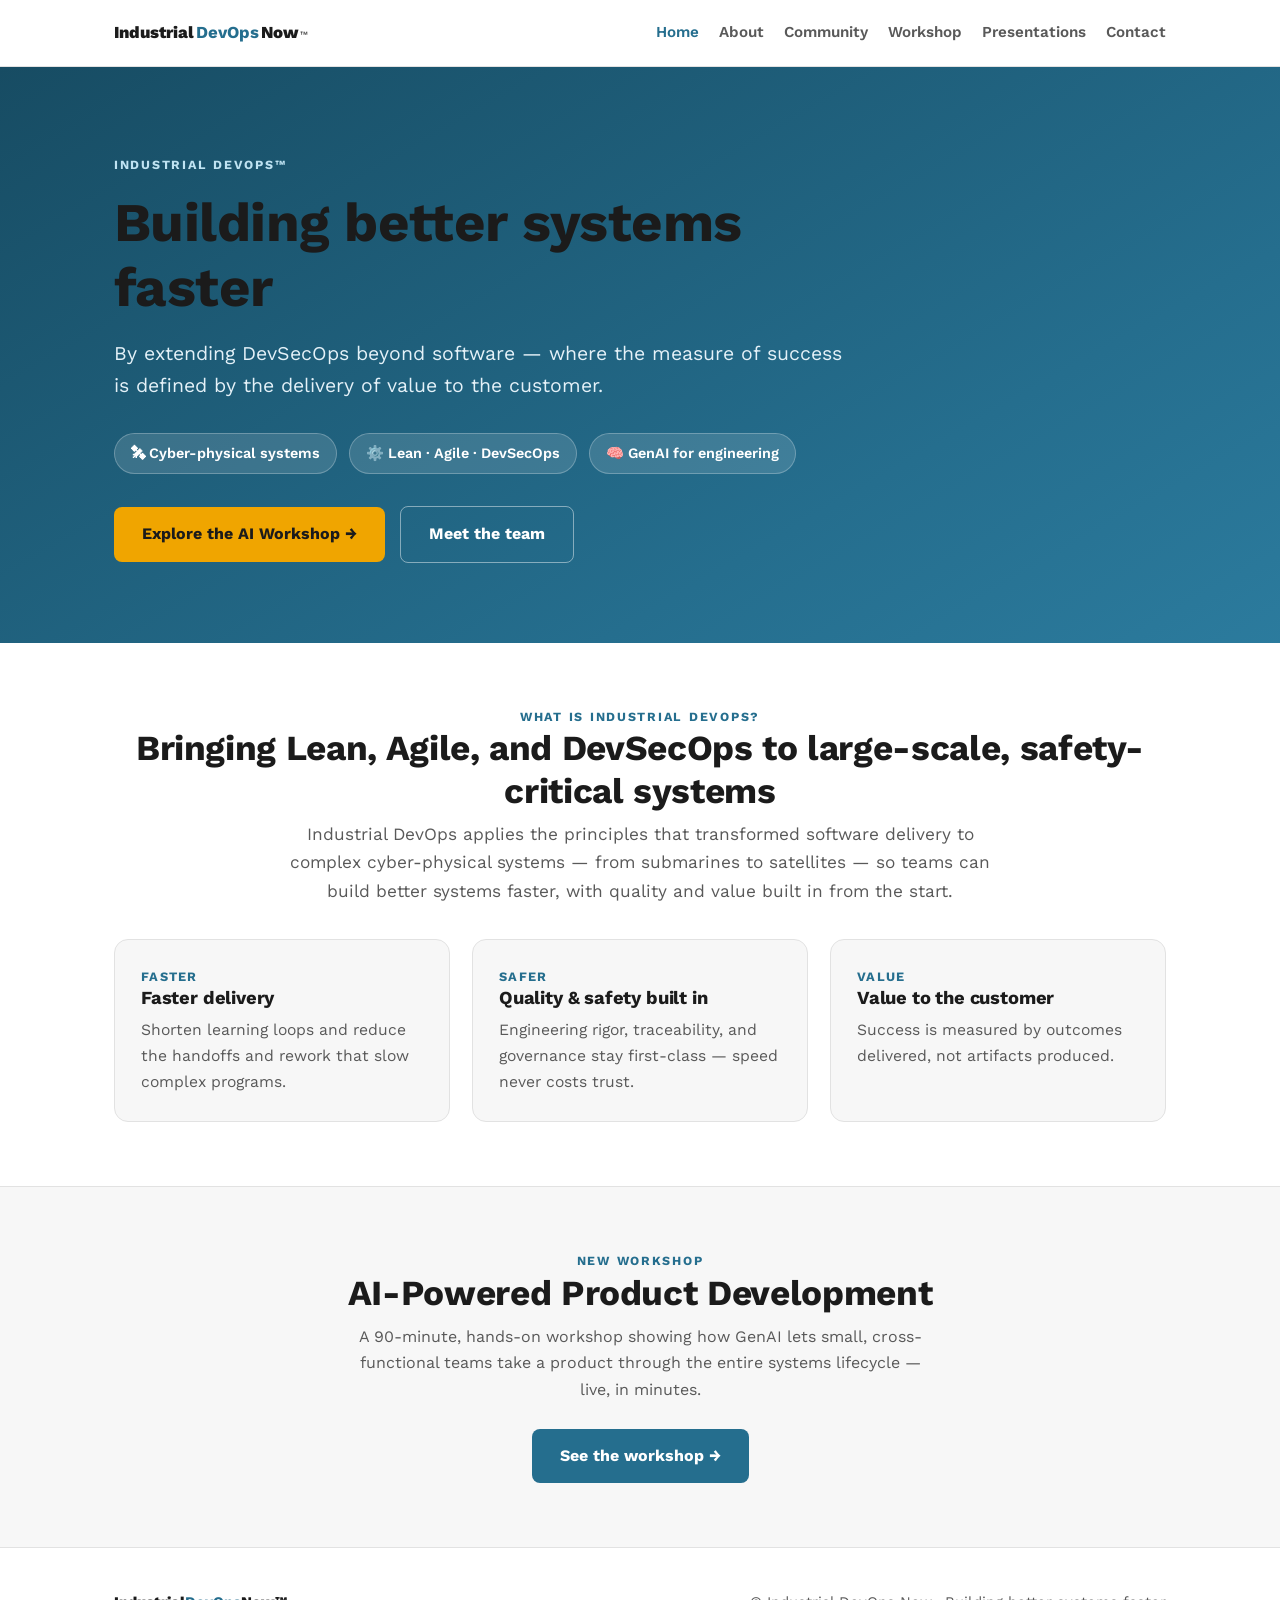
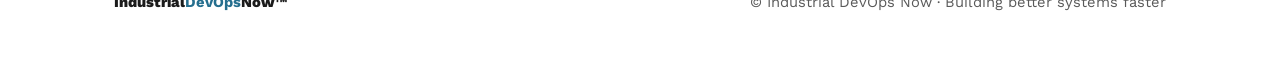
==== index.html @ f5f3d312 "Build Industrial DevOps Now website as static HTML/CSS Rebuild the site as builder-free static pages" ====
<!DOCTYPE html>
<html lang="en">
<head>
<meta charset="UTF-8">
<meta name="viewport" content="width=device-width, initial-scale=1.0">
<title>Industrial DevOps Now — Building Better Systems Faster</title>
<meta name="description" content="Industrial DevOps™ — building better systems faster by extending DevSecOps beyond software. Where the measure of success is the delivery of value to the customer.">
<link rel="preconnect" href="https://fonts.googleapis.com">
<link rel="preconnect" href="https://fonts.gstatic.com" crossorigin>
<link href="https://fonts.googleapis.com/css2?family=Work+Sans:wght@400;500;600;700;800&display=swap" rel="stylesheet">
<link rel="stylesheet" href="assets/style.css">
</head>
<body>

<header class="nav">
  <div class="wrap">
    <a class="brand" href="index.html">Industrial<b>DevOps</b>Now<span class="tm">™</span></a>
    <button class="menu-btn" aria-label="Menu" onclick="document.getElementById('m').classList.toggle('open')">☰</button>
    <nav id="m">
      <a href="index.html" class="active">Home</a>
      <a href="about.html">About</a>
      <a href="community.html">Community</a>
      <a href="workshop.html">Workshop</a>
      <a href="presentations.html">Presentations</a>
      <a href="contact.html">Contact</a>
    </nav>
  </div>
</header>

<div class="hero">
  <div class="wrap">
    <div class="eyebrow">Industrial DevOps™</div>
    <h1>Building better systems faster</h1>
    <p class="lead">By extending DevSecOps beyond software — where the measure of success is
      defined by the delivery of value to the customer.</p>
    <div class="meta-row">
      <div class="chip">🛰 Cyber-physical systems</div>
      <div class="chip">⚙️ Lean · Agile · DevSecOps</div>
      <div class="chip">🧠 GenAI for engineering</div>
    </div>
    <a class="btn" href="workshop.html">Explore the AI Workshop →</a>
    <a class="btn ghost" href="about.html">Meet the team</a>
  </div>
</div>

<section>
  <div class="wrap center">
    <div class="eyebrow">What is Industrial DevOps?</div>
    <h2>Bringing Lean, Agile, and DevSecOps to large-scale, safety-critical systems</h2>
    <p class="sub">Industrial DevOps applies the principles that transformed software delivery to
      complex cyber-physical systems — from submarines to satellites — so teams can build better
      systems faster, with quality and value built in from the start.</p>
    <div class="grid cols-3" style="text-align:left">
      <div class="card"><div class="num">FASTER</div><h3>Faster delivery</h3>
        <p>Shorten learning loops and reduce the handoffs and rework that slow complex programs.</p></div>
      <div class="card"><div class="num">SAFER</div><h3>Quality &amp; safety built in</h3>
        <p>Engineering rigor, traceability, and governance stay first-class — speed never costs trust.</p></div>
      <div class="card"><div class="num">VALUE</div><h3>Value to the customer</h3>
        <p>Success is measured by outcomes delivered, not artifacts produced.</p></div>
    </div>
  </div>
</section>

<section class="cta">
  <div class="wrap">
    <div class="eyebrow">New Workshop</div>
    <h2>AI-Powered Product Development</h2>
    <p>A 90-minute, hands-on workshop showing how GenAI lets small, cross-functional teams take a
      product through the entire systems lifecycle — live, in minutes.</p>
    <a class="btn teal" href="workshop.html">See the workshop →</a>
  </div>
</section>

<footer>
  <div class="wrap">
    <div class="foot-brand">Industrial<b>DevOps</b>Now™</div>
    <div>© Industrial DevOps Now · Building better systems faster</div>
  </div>
</footer>

</body>
</html>
---- assets/style.css ----
/* Industrial DevOps Now — shared styles
   Brand: teal #256e8e (dark #174c63, light #3288ad), ink #1b1b1b, font Work Sans */
:root{
  --teal:#256e8e; --teal-dark:#174c63; --teal-light:#3288ad;
  --ink:#1b1b1b; --ink-soft:#595959; --line:#e2e2e2; --panel:#f7f7f7;
  --bg:#ffffff; --gold:#f0a500; --maxw:1100px;
}
*{box-sizing:border-box;margin:0;padding:0}
html{scroll-behavior:smooth}
body{font-family:'Work Sans',Helvetica,Arial,sans-serif;color:var(--ink);
  line-height:1.65;background:var(--bg);-webkit-font-smoothing:antialiased}
h1,h2,h3,h4{line-height:1.2;font-weight:700;letter-spacing:-.01em;color:var(--ink)}
a{color:var(--teal);text-decoration:none}
a:hover{text-decoration:underline}
img{max-width:100%;display:block}
.wrap{max-width:var(--maxw);margin:0 auto;padding:0 24px}
.eyebrow{text-transform:uppercase;letter-spacing:.14em;font-size:.78rem;font-weight:700;color:var(--teal)}

/* ---------- Header / nav ---------- */
header.nav{position:sticky;top:0;background:rgba(255,255,255,.95);backdrop-filter:blur(8px);
  border-bottom:1px solid var(--line);z-index:20}
.nav .wrap{display:flex;align-items:center;justify-content:space-between;height:66px}
.brand{display:flex;align-items:baseline;gap:2px;font-weight:800;color:var(--ink);font-size:1.05rem}
.brand b{color:var(--teal)}
.brand .tm{font-size:.6rem;color:var(--ink-soft);font-weight:600}
.nav nav{display:flex;flex-wrap:wrap}
.nav nav a{margin-left:20px;color:var(--ink-soft);font-size:.95rem;font-weight:600}
.nav nav a:hover,.nav nav a.active{color:var(--teal);text-decoration:none}
.nav .menu-btn{display:none;background:none;border:0;font-size:1.5rem;color:var(--ink);cursor:pointer}
@media(max-width:780px){
  .nav nav{display:none;position:absolute;top:66px;left:0;right:0;background:#fff;
    flex-direction:column;border-bottom:1px solid var(--line);padding:10px 24px}
  .nav nav.open{display:flex}
  .nav nav a{margin:8px 0}
  .nav .menu-btn{display:block}
}

/* ---------- Hero ---------- */
.hero{background:linear-gradient(150deg,var(--teal-dark) 0%,var(--teal) 70%,var(--teal-light) 130%);
  color:#fff;padding:88px 0 80px}
.hero .eyebrow{color:#bfe3f2}
.hero h1{font-size:clamp(2rem,5vw,3.4rem);margin:14px 0 18px;max-width:20ch}
.hero p.lead{font-size:1.22rem;color:#e4f1f8;max-width:62ch}
.hero.small{padding:60px 0 54px}
.hero.small h1{margin-bottom:8px}
.meta-row{display:flex;flex-wrap:wrap;gap:12px;margin:30px 0 32px}
.chip{background:rgba(255,255,255,.13);border:1px solid rgba(255,255,255,.25);
  padding:8px 16px;border-radius:999px;font-size:.9rem;font-weight:600}

/* ---------- Buttons ---------- */
.btn{display:inline-block;background:var(--gold);color:#1b1b1b;font-weight:700;
  padding:14px 28px;border-radius:8px;font-size:1rem;border:0;cursor:pointer}
.btn:hover{background:#ffb920;text-decoration:none}
.btn.ghost{background:transparent;border:1px solid rgba(255,255,255,.45);color:#fff;margin-left:10px}
.btn.teal{background:var(--teal);color:#fff}
.btn.teal:hover{background:var(--teal-dark)}

/* ---------- Sections ---------- */
section{padding:64px 0;border-bottom:1px solid var(--line)}
section h2{font-size:clamp(1.6rem,3.4vw,2.2rem);margin-bottom:8px}
section .sub{color:var(--ink-soft);font-size:1.08rem;max-width:66ch;margin-bottom:34px}
.center{text-align:center}
.center .sub{margin-left:auto;margin-right:auto}

/* ---------- Grids & cards ---------- */
.grid{display:grid;gap:22px}
.cols-3{grid-template-columns:repeat(3,1fr)}
.cols-2{grid-template-columns:repeat(2,1fr)}
@media(max-width:780px){.cols-3,.cols-2{grid-template-columns:1fr}}
.card{background:var(--panel);border:1px solid var(--line);border-radius:14px;padding:26px}
.card h3{font-size:1.15rem;margin-bottom:8px}
.card p{color:var(--ink-soft);font-size:.98rem}
.card .num{font-size:.8rem;font-weight:700;color:var(--teal);letter-spacing:.1em}

/* ---------- Bio ---------- */
.bio{display:grid;grid-template-columns:1fr;gap:14px}
.bio .role{color:var(--teal);font-weight:700;font-size:.95rem}

/* ---------- Lifecycle pills ---------- */
.lifecycle{display:flex;flex-wrap:wrap;gap:10px;margin-top:8px}
.lifecycle span{background:#fff;border:1px solid var(--line);border-radius:8px;
  padding:8px 14px;font-size:.9rem;font-weight:600;color:var(--ink)}
.lifecycle span::after{content:"→";margin-left:10px;color:var(--teal);font-weight:700}
.lifecycle span:last-child::after{content:""}

/* ---------- Agenda ---------- */
.agenda{list-style:none}
.agenda li{display:grid;grid-template-columns:120px 1fr;gap:20px;padding:18px 0;border-top:1px solid var(--line)}
.agenda li:first-child{border-top:none}
.agenda .time{font-weight:700;color:var(--teal)}
.agenda .what strong{display:block}
.agenda .what span{color:var(--ink-soft);font-size:.96rem}
@media(max-width:560px){.agenda li{grid-template-columns:84px 1fr;gap:12px}}

/* ---------- Events list ---------- */
.event{display:grid;grid-template-columns:120px 1fr;gap:22px;padding:22px 0;border-top:1px solid var(--line)}
.event:first-child{border-top:none}
.event .date{font-weight:700;color:var(--teal)}
.event .date small{display:block;color:var(--ink-soft);font-weight:500}
.event h3{font-size:1.12rem;margin-bottom:4px}
.event .place{color:var(--ink-soft);font-size:.95rem}
@media(max-width:560px){.event{grid-template-columns:1fr;gap:6px}}

/* ---------- Forms ---------- */
form.contact{max-width:560px}
form.contact label{display:block;font-weight:600;margin:16px 0 6px}
form.contact input,form.contact textarea{width:100%;padding:12px 14px;border:1px solid var(--line);
  border-radius:8px;font:inherit;color:var(--ink);background:#fff}
form.contact textarea{min-height:150px;resize:vertical}
form.contact .btn{margin-top:22px}

/* ---------- Resource / download ---------- */
.resource{display:flex;align-items:center;justify-content:space-between;gap:16px;
  background:var(--panel);border:1px solid var(--line);border-radius:12px;padding:20px 24px;margin-bottom:14px}
.resource .meta strong{display:block}
.resource .meta span{color:var(--ink-soft);font-size:.9rem}

/* ---------- CTA band ---------- */
.cta{background:var(--panel);text-align:center}
.cta h2{margin-bottom:10px}
.cta p{color:var(--ink-soft);max-width:58ch;margin:0 auto 26px}

/* ---------- Footer ---------- */
footer{padding:42px 0;color:var(--ink-soft);font-size:.92rem;background:#fff}
footer .wrap{display:flex;justify-content:space-between;flex-wrap:wrap;gap:14px;align-items:center}
footer a{color:var(--ink-soft)}
footer .foot-brand{font-weight:800;color:var(--ink)}
footer .foot-brand b{color:var(--teal)}
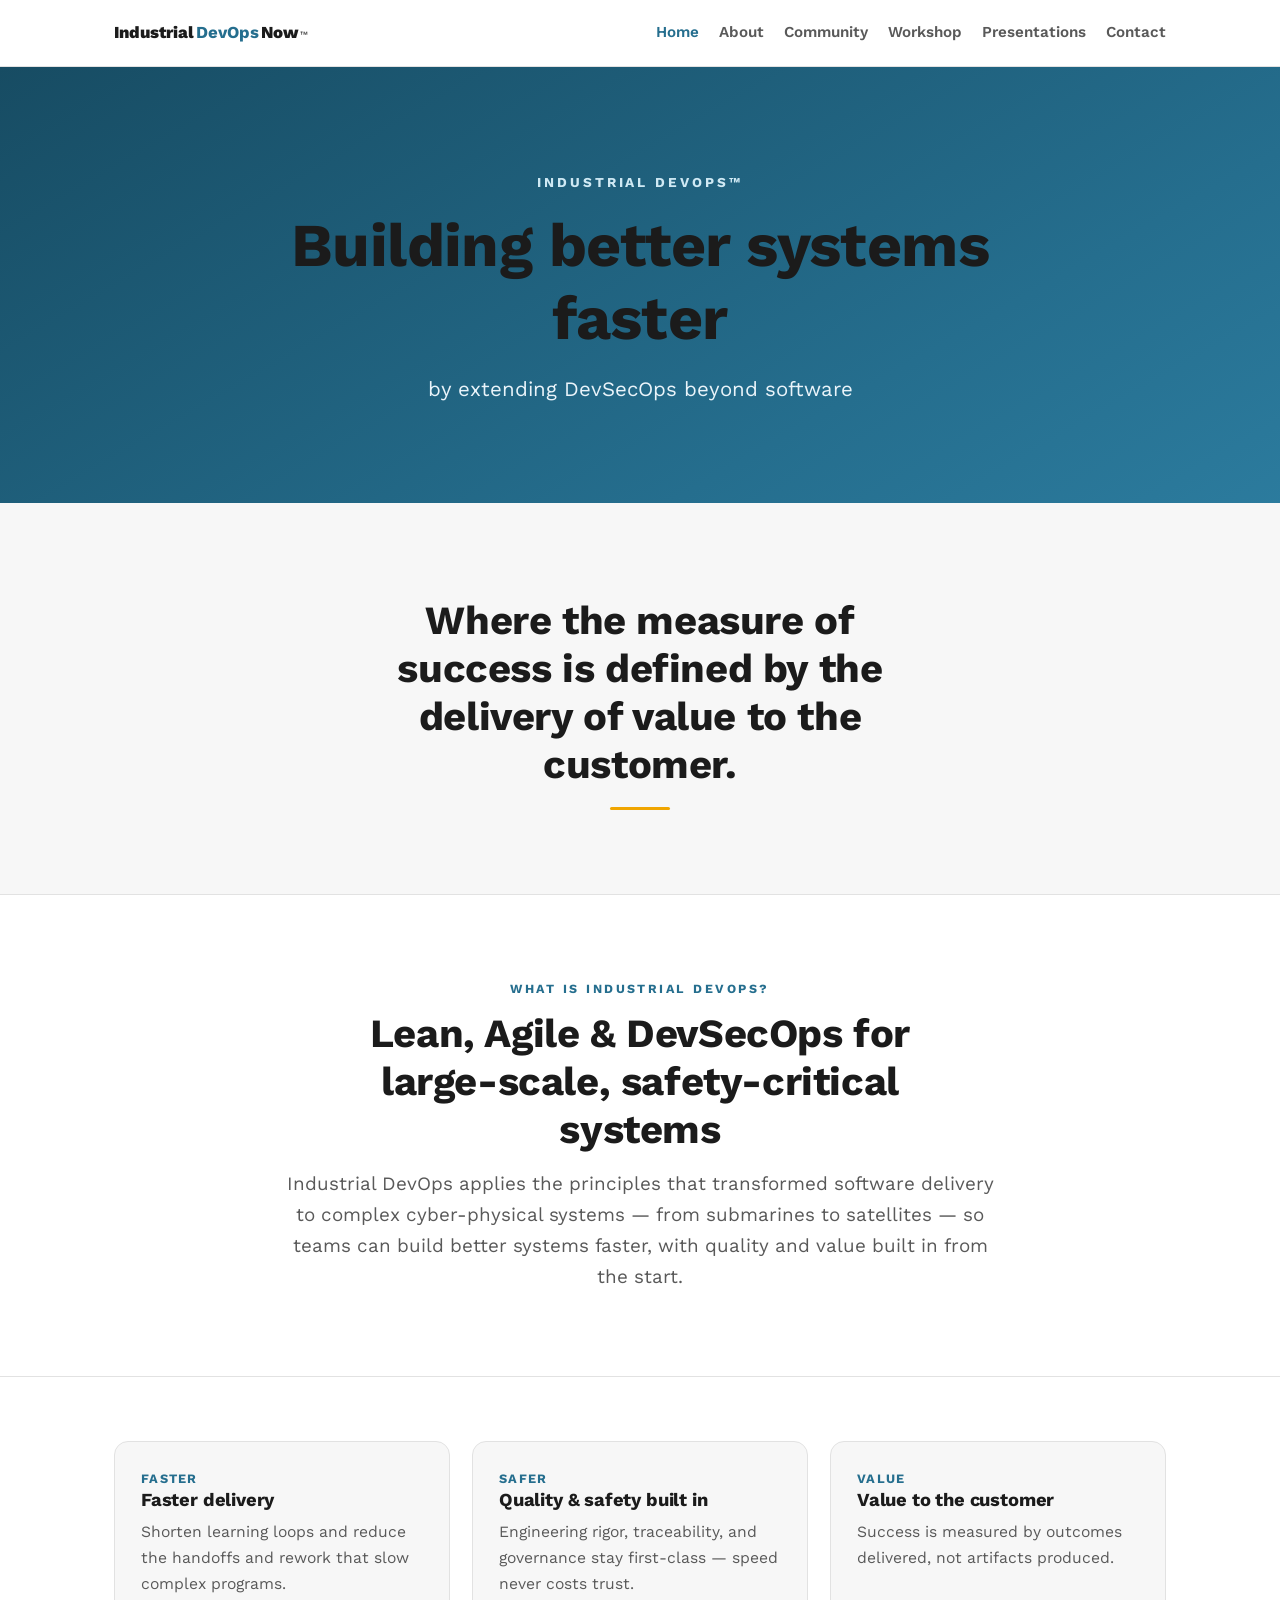
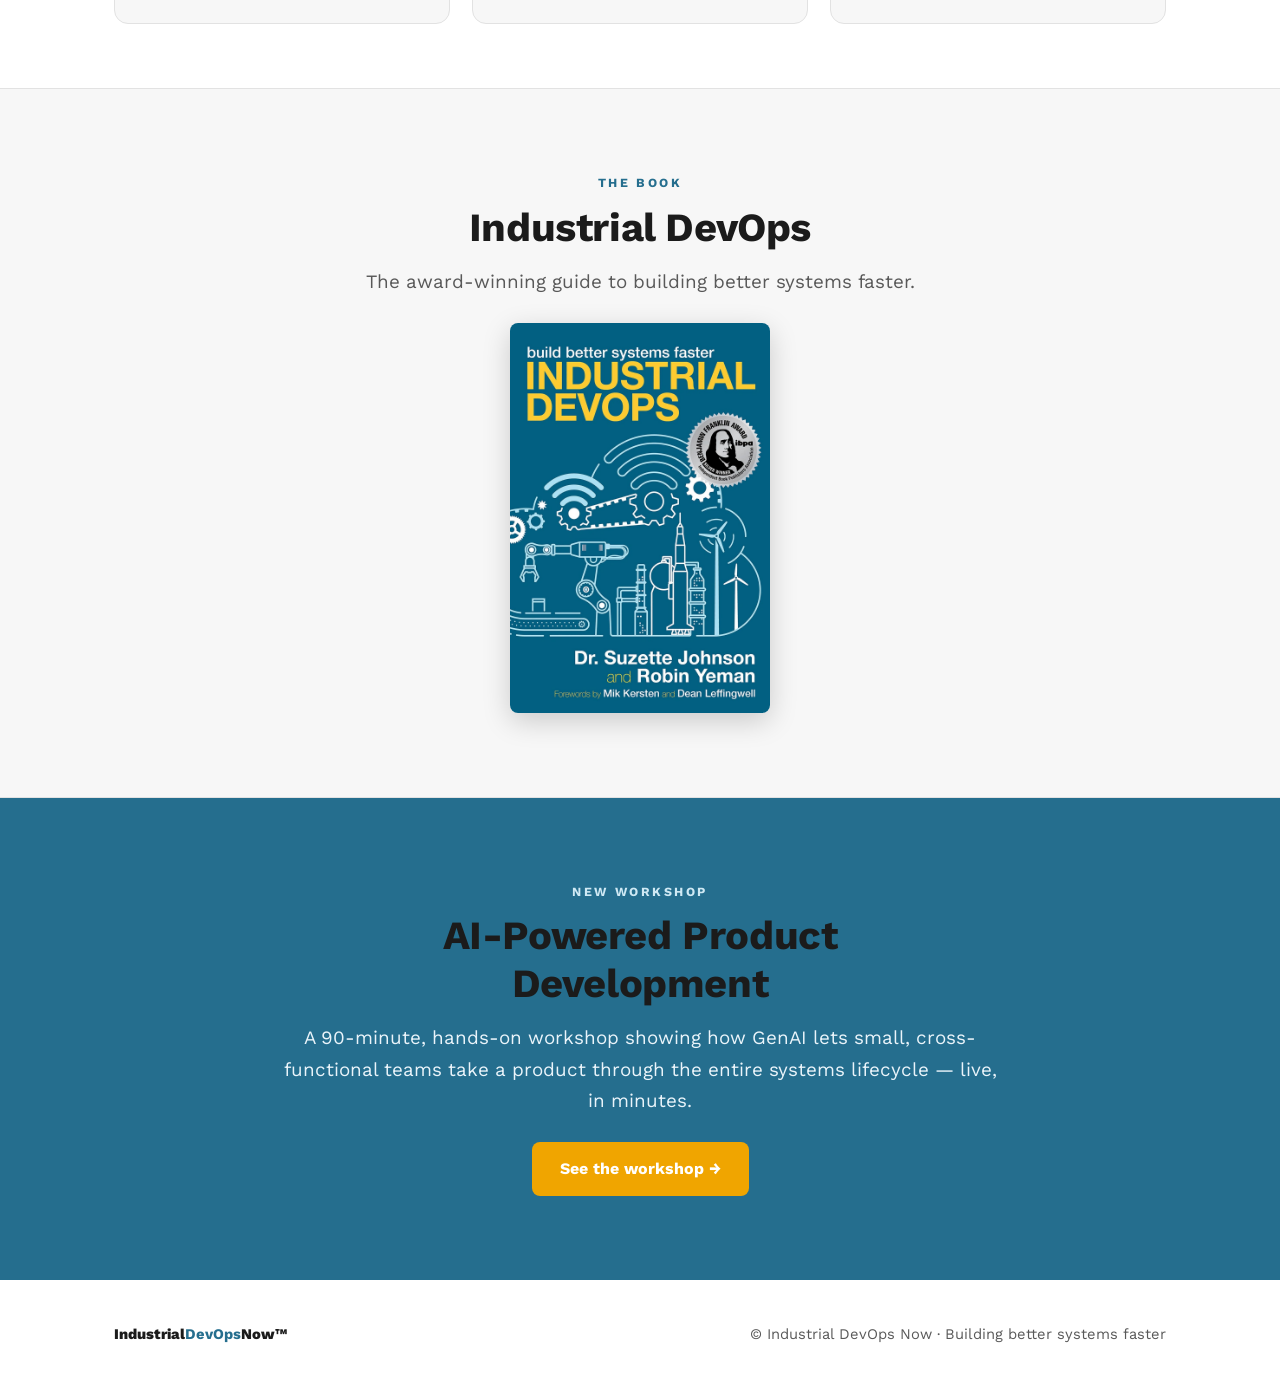
==== commit 9cb5170d: "Match original layout: centered hero + stacked full-width banner bands Co-Authored-By: Claude Opus 4" ====
--- a/index.html
+++ b/index.html
@@ -27,29 +27,35 @@
   </div>
 </header>
 
+<!-- Hero banner: centered, brand-color, like the original -->
 <div class="hero">
   <div class="wrap">
     <div class="eyebrow">Industrial DevOps™</div>
     <h1>Building better systems faster</h1>
-    <p class="lead">By extending DevSecOps beyond software — where the measure of success is
-      defined by the delivery of value to the customer.</p>
-    <div class="meta-row">
-      <div class="chip">🛰 Cyber-physical systems</div>
-      <div class="chip">⚙️ Lean · Agile · DevSecOps</div>
-      <div class="chip">🧠 GenAI for engineering</div>
-    </div>
-    <a class="btn" href="workshop.html">Explore the AI Workshop →</a>
-    <a class="btn ghost" href="about.html">Meet the team</a>
+    <p class="lead">by extending DevSecOps beyond software</p>
+  </div>
+</div>
+
+<!-- Stacked centered bands -->
+<div class="band light">
+  <div class="wrap">
+    <h2>Where the measure of success is defined by the delivery of value to the customer.</h2>
+    <div class="divider"></div>
+  </div>
+</div>
+
+<div class="band">
+  <div class="wrap">
+    <div class="eyebrow">What is Industrial DevOps?</div>
+    <h2>Lean, Agile &amp; DevSecOps for large-scale, safety-critical systems</h2>
+    <p>Industrial DevOps applies the principles that transformed software delivery to complex
+      cyber-physical systems — from submarines to satellites — so teams can build better systems
+      faster, with quality and value built in from the start.</p>
   </div>
 </div>
 
 <section>
   <div class="wrap center">
-    <div class="eyebrow">What is Industrial DevOps?</div>
-    <h2>Bringing Lean, Agile, and DevSecOps to large-scale, safety-critical systems</h2>
-    <p class="sub">Industrial DevOps applies the principles that transformed software delivery to
-      complex cyber-physical systems — from submarines to satellites — so teams can build better
-      systems faster, with quality and value built in from the start.</p>
     <div class="grid cols-3" style="text-align:left">
       <div class="card"><div class="num">FASTER</div><h3>Faster delivery</h3>
         <p>Shorten learning loops and reduce the handoffs and rework that slow complex programs.</p></div>
@@ -61,15 +67,27 @@
   </div>
 </section>
 
-<section class="cta">
+<!-- Book cover band -->
+<div class="band light">
+  <div class="wrap">
+    <div class="eyebrow">The Book</div>
+    <h2>Industrial DevOps</h2>
+    <p style="margin-bottom:26px">The award-winning guide to building better systems faster.</p>
+    <img src="assets/ido-cover.jpg" alt="Industrial DevOps book cover"
+      style="max-width:260px;margin:0 auto;border-radius:8px;box-shadow:0 8px 28px rgba(0,0,0,.18)">
+  </div>
+</div>
+
+<!-- Workshop CTA band -->
+<div class="band teal">
   <div class="wrap">
     <div class="eyebrow">New Workshop</div>
     <h2>AI-Powered Product Development</h2>
-    <p>A 90-minute, hands-on workshop showing how GenAI lets small, cross-functional teams take a
-      product through the entire systems lifecycle — live, in minutes.</p>
-    <a class="btn teal" href="workshop.html">See the workshop →</a>
+    <p style="margin-bottom:26px">A 90-minute, hands-on workshop showing how GenAI lets small,
+      cross-functional teams take a product through the entire systems lifecycle — live, in minutes.</p>
+    <a class="btn" href="workshop.html">See the workshop →</a>
   </div>
-</section>
+</div>
 
 <footer>
   <div class="wrap">
--- a/assets/style.css
+++ b/assets/style.css
@@ -35,17 +35,30 @@
   .nav .menu-btn{display:block}
 }
 
-/* ---------- Hero ---------- */
+/* ---------- Hero (centered banner, GoDaddy-style) ---------- */
 .hero{background:linear-gradient(150deg,var(--teal-dark) 0%,var(--teal) 70%,var(--teal-light) 130%);
-  color:#fff;padding:88px 0 80px}
-.hero .eyebrow{color:#bfe3f2}
-.hero h1{font-size:clamp(2rem,5vw,3.4rem);margin:14px 0 18px;max-width:20ch}
-.hero p.lead{font-size:1.22rem;color:#e4f1f8;max-width:62ch}
-.hero.small{padding:60px 0 54px}
-.hero.small h1{margin-bottom:8px}
-.meta-row{display:flex;flex-wrap:wrap;gap:12px;margin:30px 0 32px}
+  color:#fff;padding:104px 0 96px;text-align:center}
+.hero .eyebrow{color:#cfe9f4;letter-spacing:.22em;font-size:.85rem}
+.hero h1{font-size:clamp(2.2rem,5.6vw,3.8rem);margin:16px auto 18px;max-width:18ch}
+.hero p.lead{font-size:1.28rem;color:#eaf4fa;max-width:60ch;margin-left:auto;margin-right:auto}
+.hero.small{padding:78px 0 70px}
+.hero.small h1{margin-bottom:10px}
+.meta-row{display:flex;flex-wrap:wrap;gap:12px;margin:30px auto 32px;justify-content:center}
 .chip{background:rgba(255,255,255,.13);border:1px solid rgba(255,255,255,.25);
   padding:8px 16px;border-radius:999px;font-size:.9rem;font-weight:600}
+
+/* ---------- Full-width banner band (stacked, centered text) ---------- */
+.band{padding:84px 0;text-align:center;border-bottom:1px solid var(--line)}
+.band .eyebrow{letter-spacing:.2em}
+.band h2{font-size:clamp(1.7rem,3.8vw,2.5rem);margin:10px auto 14px;max-width:22ch}
+.band p{font-size:1.18rem;max-width:60ch;margin:0 auto;color:var(--ink-soft)}
+.band.teal{background:var(--teal);color:#fff;border-bottom:0}
+.band.teal .eyebrow{color:#cfe9f4}.band.teal p{color:#eaf4fa}
+.band.teal a{color:#fff}
+.band.dark{background:var(--teal-dark);color:#fff;border-bottom:0}
+.band.dark .eyebrow{color:#cfe9f4}.band.dark p{color:#eaf4fa}
+.band.light{background:var(--panel)}
+.band .divider{width:60px;height:3px;background:var(--gold);margin:18px auto 0;border-radius:3px}
 
 /* ---------- Buttons ---------- */
 .btn{display:inline-block;background:var(--gold);color:#1b1b1b;font-weight:700;
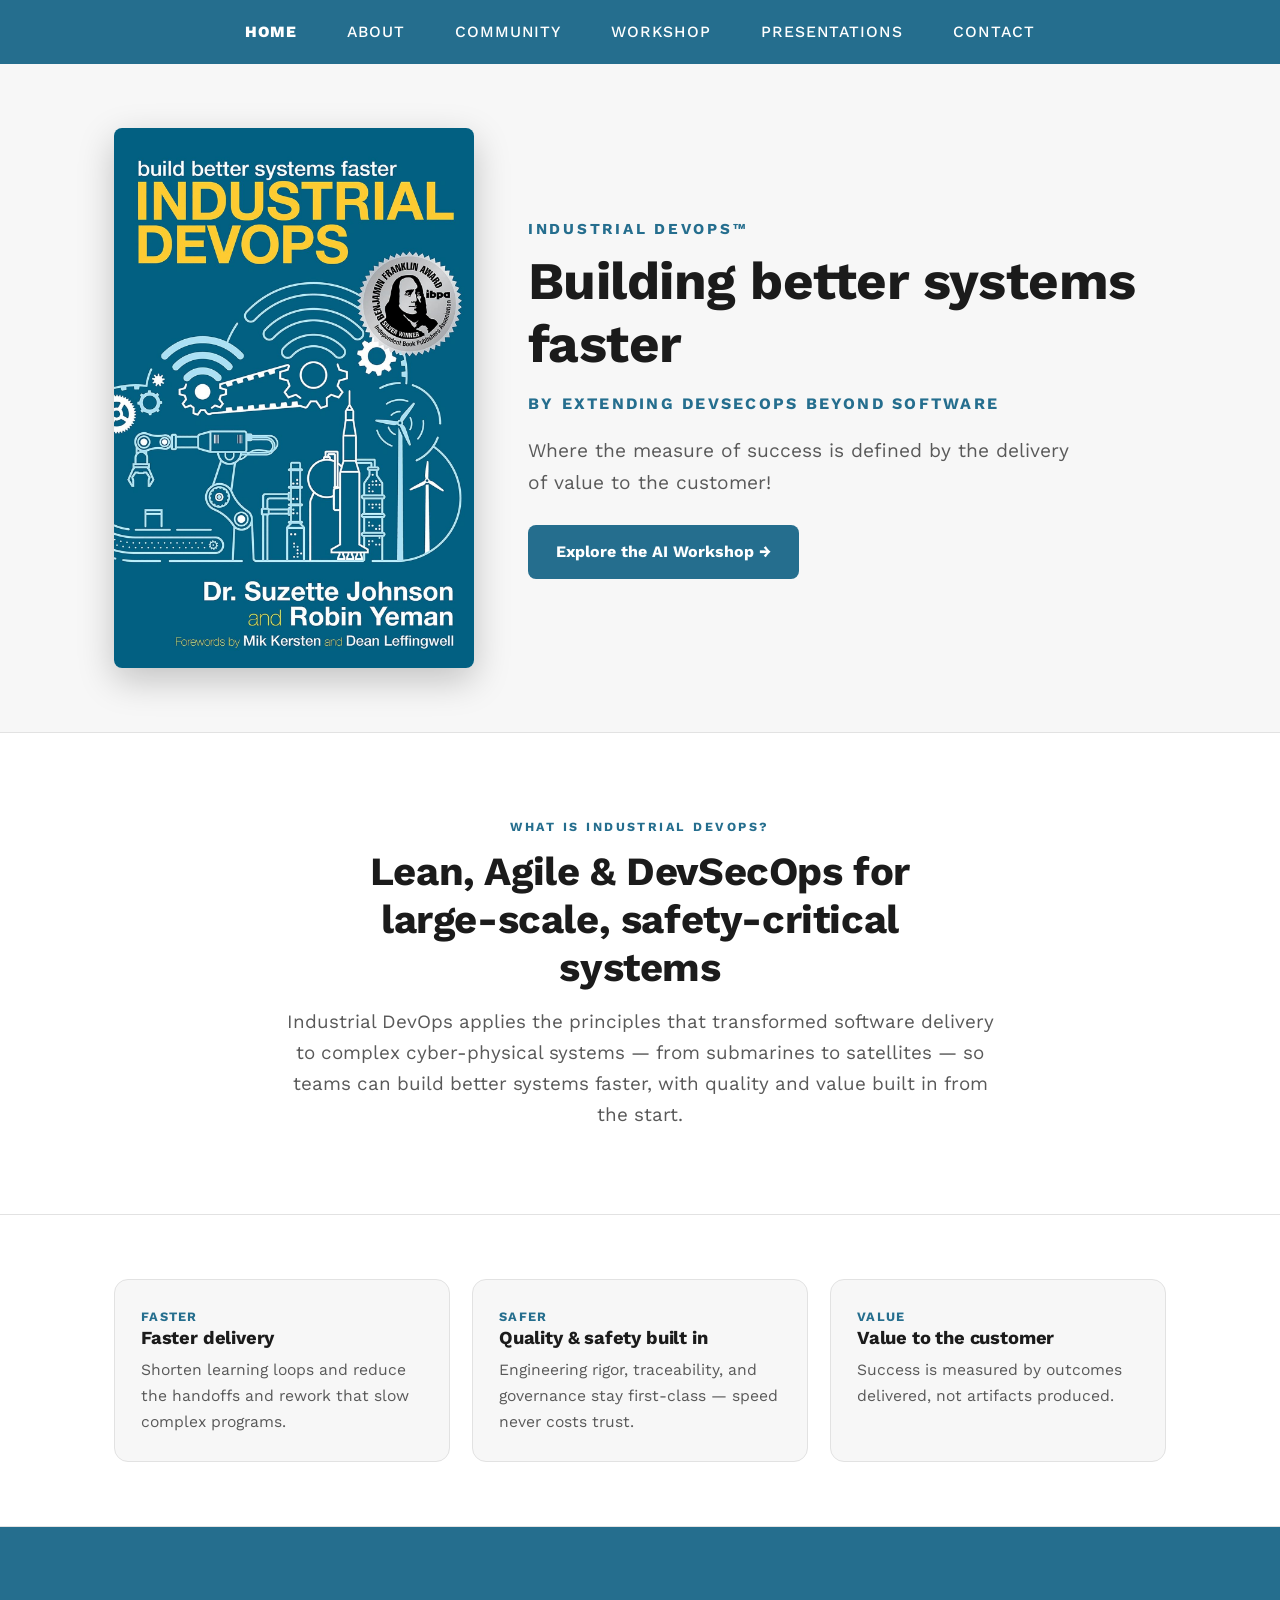
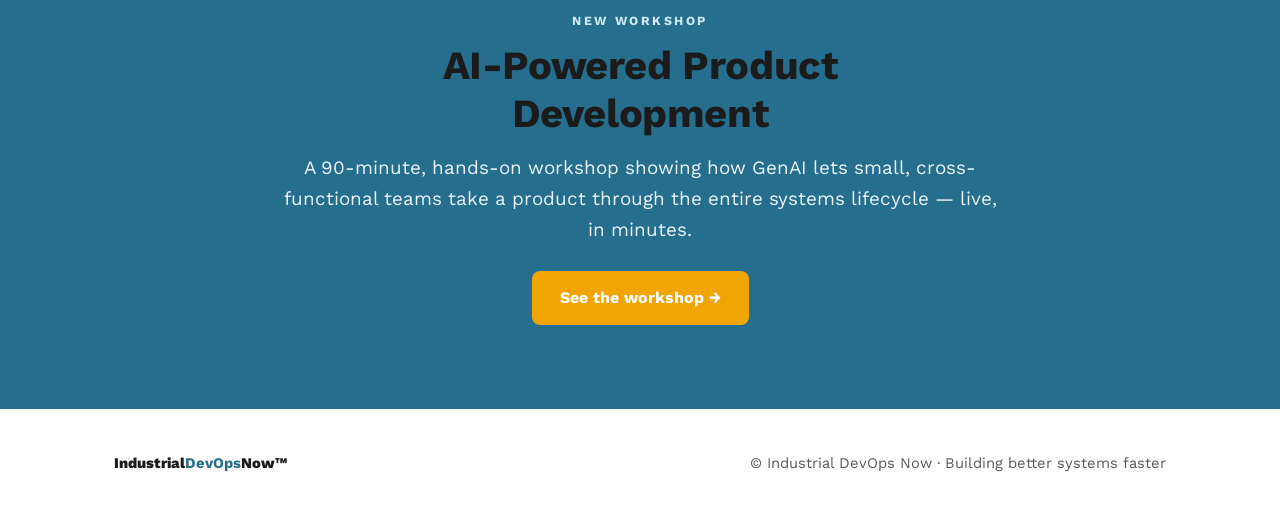
==== commit d16783b4: "Match original: teal centered navbar + split book-cover hero Co-Authored-By: Claude Opus 4.8 (1M con" ====
--- a/index.html
+++ b/index.html
@@ -27,23 +27,23 @@
   </div>
 </header>
 
-<!-- Hero banner: centered, brand-color, like the original -->
-<div class="hero">
+<!-- Split hero: book cover (left) + tagline (right), like the original -->
+<div class="split">
   <div class="wrap">
-    <div class="eyebrow">Industrial DevOps™</div>
-    <h1>Building better systems faster</h1>
-    <p class="lead">by extending DevSecOps beyond software</p>
+    <div class="cover">
+      <img src="assets/ido-cover.jpg" alt="Industrial DevOps — build better systems faster">
+    </div>
+    <div class="copy">
+      <div class="eyebrow">Industrial DevOps™</div>
+      <h1>Building better systems faster</h1>
+      <div class="tagsub">By extending DevSecOps beyond software</div>
+      <p>Where the measure of success is defined by the delivery of value to the customer!</p>
+      <a class="btn teal" href="workshop.html">Explore the AI Workshop →</a>
+    </div>
   </div>
 </div>
 
-<!-- Stacked centered bands -->
-<div class="band light">
-  <div class="wrap">
-    <h2>Where the measure of success is defined by the delivery of value to the customer.</h2>
-    <div class="divider"></div>
-  </div>
-</div>
-
+<!-- What is Industrial DevOps -->
 <div class="band">
   <div class="wrap">
     <div class="eyebrow">What is Industrial DevOps?</div>
@@ -67,17 +67,6 @@
   </div>
 </section>
 
-<!-- Book cover band -->
-<div class="band light">
-  <div class="wrap">
-    <div class="eyebrow">The Book</div>
-    <h2>Industrial DevOps</h2>
-    <p style="margin-bottom:26px">The award-winning guide to building better systems faster.</p>
-    <img src="assets/ido-cover.jpg" alt="Industrial DevOps book cover"
-      style="max-width:260px;margin:0 auto;border-radius:8px;box-shadow:0 8px 28px rgba(0,0,0,.18)">
-  </div>
-</div>
-
 <!-- Workshop CTA band -->
 <div class="band teal">
   <div class="wrap">
--- a/assets/style.css
+++ b/assets/style.css
@@ -16,22 +16,23 @@
 .wrap{max-width:var(--maxw);margin:0 auto;padding:0 24px}
 .eyebrow{text-transform:uppercase;letter-spacing:.14em;font-size:.78rem;font-weight:700;color:var(--teal)}
 
-/* ---------- Header / nav ---------- */
-header.nav{position:sticky;top:0;background:rgba(255,255,255,.95);backdrop-filter:blur(8px);
-  border-bottom:1px solid var(--line);z-index:20}
-.nav .wrap{display:flex;align-items:center;justify-content:space-between;height:66px}
-.brand{display:flex;align-items:baseline;gap:2px;font-weight:800;color:var(--ink);font-size:1.05rem}
-.brand b{color:var(--teal)}
-.brand .tm{font-size:.6rem;color:var(--ink-soft);font-weight:600}
-.nav nav{display:flex;flex-wrap:wrap}
-.nav nav a{margin-left:20px;color:var(--ink-soft);font-size:.95rem;font-weight:600}
-.nav nav a:hover,.nav nav a.active{color:var(--teal);text-decoration:none}
-.nav .menu-btn{display:none;background:none;border:0;font-size:1.5rem;color:var(--ink);cursor:pointer}
-@media(max-width:780px){
-  .nav nav{display:none;position:absolute;top:66px;left:0;right:0;background:#fff;
-    flex-direction:column;border-bottom:1px solid var(--line);padding:10px 24px}
+/* ---------- Header / nav (full-width teal band, centered white links) ---------- */
+header.nav{position:sticky;top:0;background:var(--teal);z-index:20}
+.nav .wrap{display:flex;align-items:center;justify-content:center;height:64px;position:relative}
+.brand{display:none}              /* original has no wordmark — centered links only */
+.nav nav{display:flex;flex-wrap:wrap;justify-content:center;gap:6px}
+.nav nav a{padding:0 22px;color:#fff;font-size:.98rem;font-weight:500;text-transform:uppercase;
+  letter-spacing:.06em}
+.nav nav a:hover{color:#fff;text-decoration:none;opacity:.85}
+.nav nav a.active{font-weight:800;text-decoration:none}
+.nav .menu-btn{display:none;background:none;border:0;font-size:1.6rem;color:#fff;cursor:pointer;
+  position:absolute;right:24px}
+@media(max-width:880px){
+  .nav .wrap{justify-content:flex-start}
+  .nav nav{display:none;position:absolute;top:64px;left:0;right:0;background:var(--teal);
+    flex-direction:column;align-items:center;padding:12px 24px;z-index:30}
   .nav nav.open{display:flex}
-  .nav nav a{margin:8px 0}
+  .nav nav a{margin:9px 0;padding:0}
   .nav .menu-btn{display:block}
 }
 
@@ -46,6 +47,21 @@
 .meta-row{display:flex;flex-wrap:wrap;gap:12px;margin:30px auto 32px;justify-content:center}
 .chip{background:rgba(255,255,255,.13);border:1px solid rgba(255,255,255,.25);
   padding:8px 16px;border-radius:999px;font-size:.9rem;font-weight:600}
+
+/* ---------- Split hero (book cover + tagline, like the original) ---------- */
+.split{background:var(--panel);border-bottom:1px solid var(--line);padding:64px 0}
+.split .wrap{display:grid;grid-template-columns:minmax(0,360px) 1fr;gap:54px;align-items:center}
+.split .cover img{border-radius:8px;box-shadow:0 12px 36px rgba(0,0,0,.22);width:100%}
+.split .copy .eyebrow{font-size:.95rem;letter-spacing:.18em}
+.split .copy h1{font-size:clamp(2.1rem,5vw,3.3rem);margin:8px 0 14px}
+.split .copy .tagsub{text-transform:uppercase;letter-spacing:.14em;font-weight:700;
+  color:var(--teal);font-size:1rem;margin-bottom:18px}
+.split .copy p{font-size:1.2rem;color:var(--ink-soft);max-width:46ch;margin-bottom:26px}
+@media(max-width:820px){
+  .split .wrap{grid-template-columns:1fr;gap:30px;text-align:center;justify-items:center}
+  .split .cover{max-width:280px}
+  .split .copy p{margin-left:auto;margin-right:auto}
+}
 
 /* ---------- Full-width banner band (stacked, centered text) ---------- */
 .band{padding:84px 0;text-align:center;border-bottom:1px solid var(--line)}
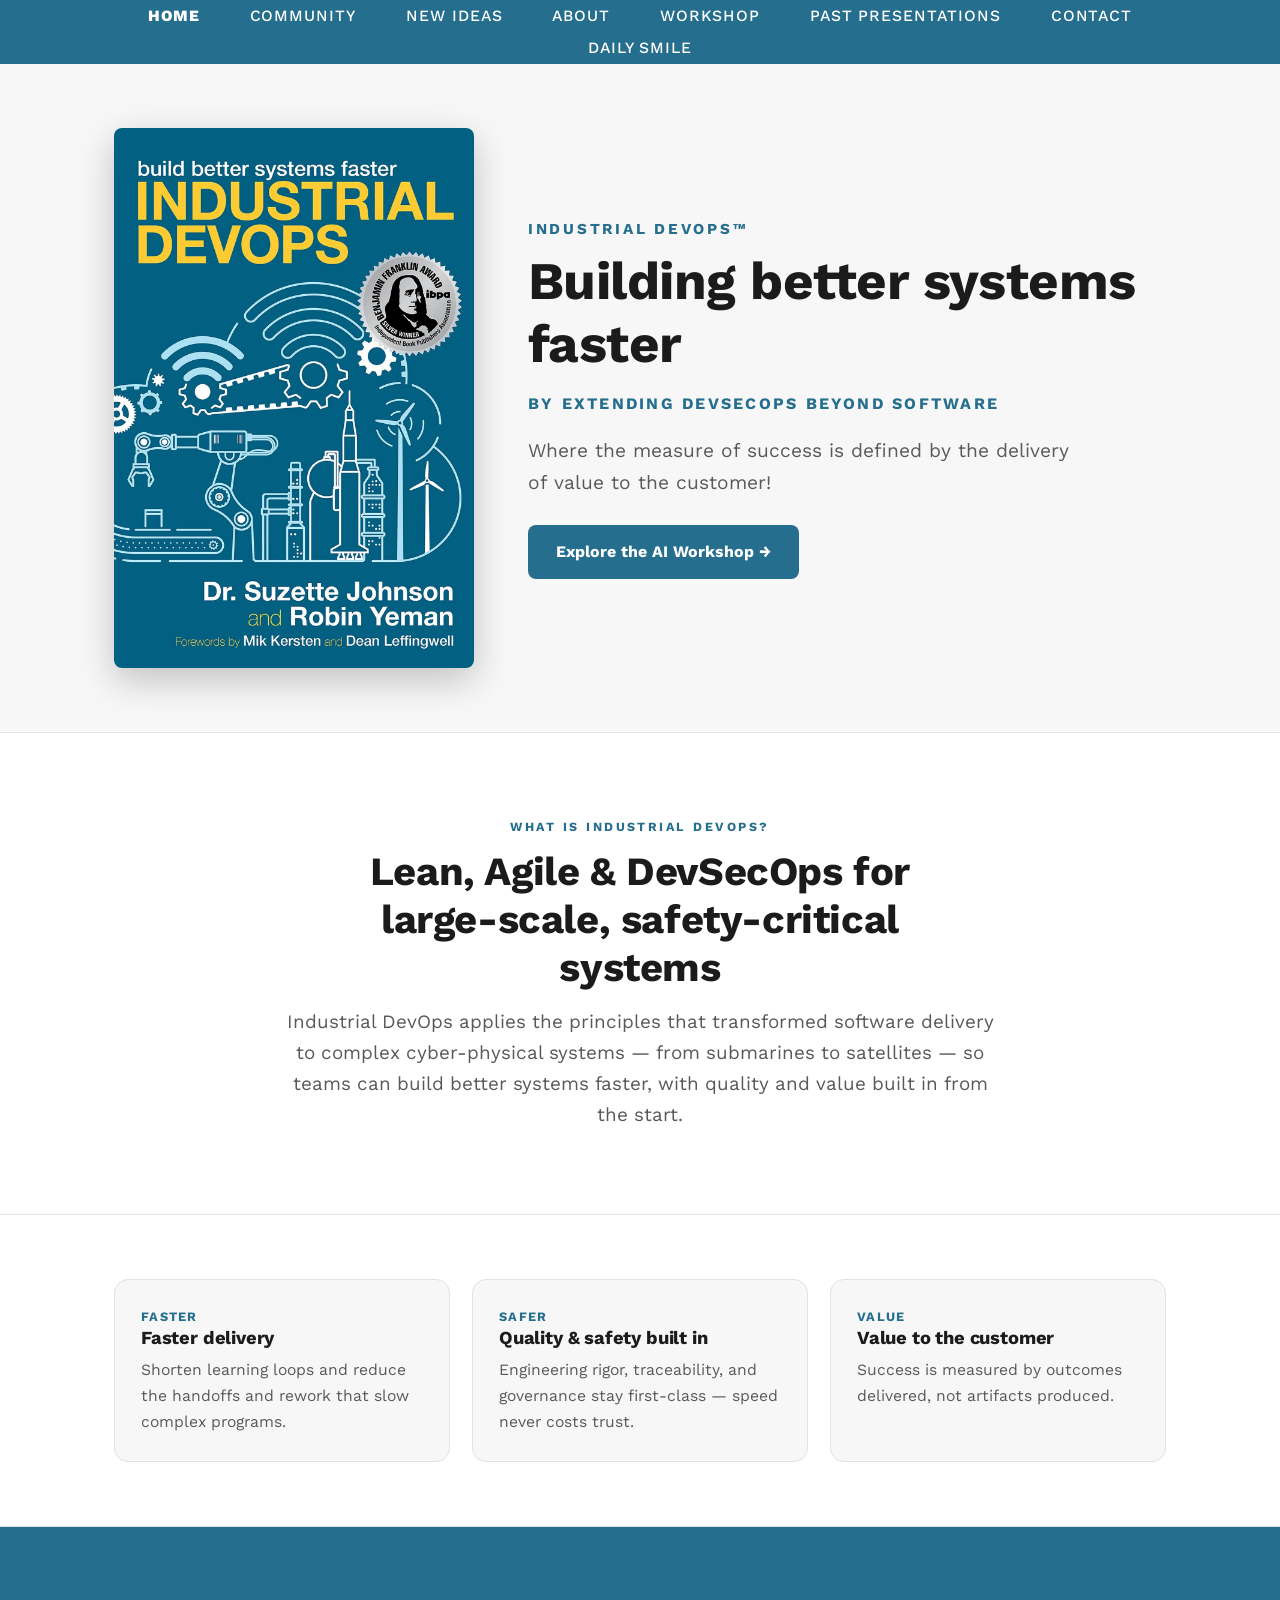
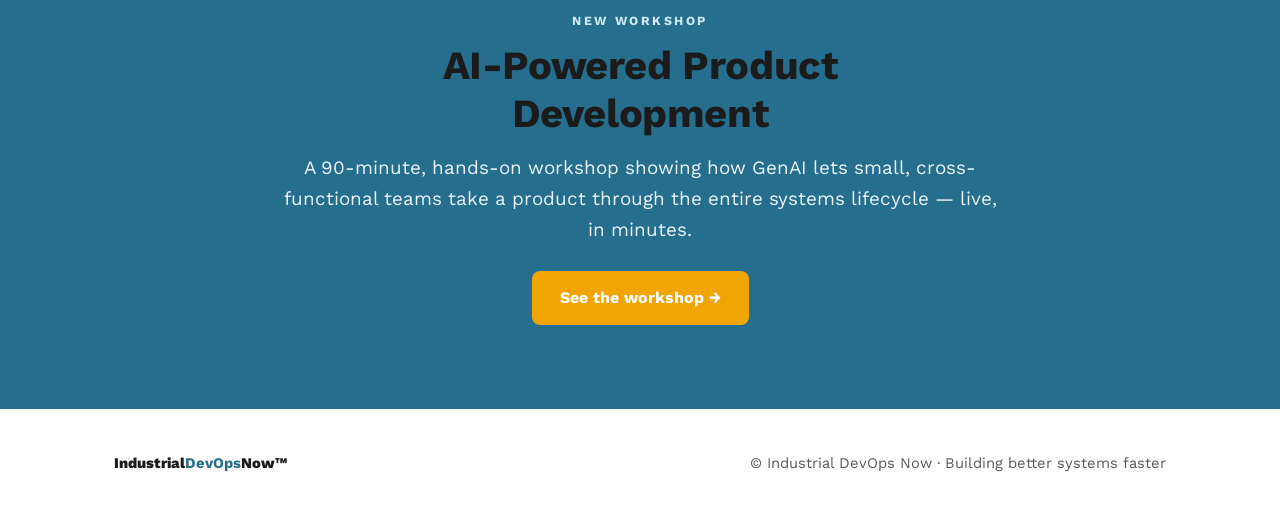
==== commit e78ae75d: "Shared header/footer on every page; restore New Ideas + Daily Smile Nav is now defined once in asset" ====
--- a/index.html
+++ b/index.html
@@ -12,20 +12,7 @@
 </head>
 <body>
 
-<header class="nav">
-  <div class="wrap">
-    <a class="brand" href="index.html">Industrial<b>DevOps</b>Now<span class="tm">™</span></a>
-    <button class="menu-btn" aria-label="Menu" onclick="document.getElementById('m').classList.toggle('open')">☰</button>
-    <nav id="m">
-      <a href="index.html" class="active">Home</a>
-      <a href="about.html">About</a>
-      <a href="community.html">Community</a>
-      <a href="workshop.html">Workshop</a>
-      <a href="presentations.html">Presentations</a>
-      <a href="contact.html">Contact</a>
-    </nav>
-  </div>
-</header>
+<div id="site-header"></div>
 
 <!-- Split hero: book cover (left) + tagline (right), like the original -->
 <div class="split">
@@ -78,12 +65,8 @@
   </div>
 </div>
 
-<footer>
-  <div class="wrap">
-    <div class="foot-brand">Industrial<b>DevOps</b>Now™</div>
-    <div>© Industrial DevOps Now · Building better systems faster</div>
-  </div>
-</footer>
+<div id="site-footer"></div>
 
+<script src="assets/site.js"></script>
 </body>
 </html>
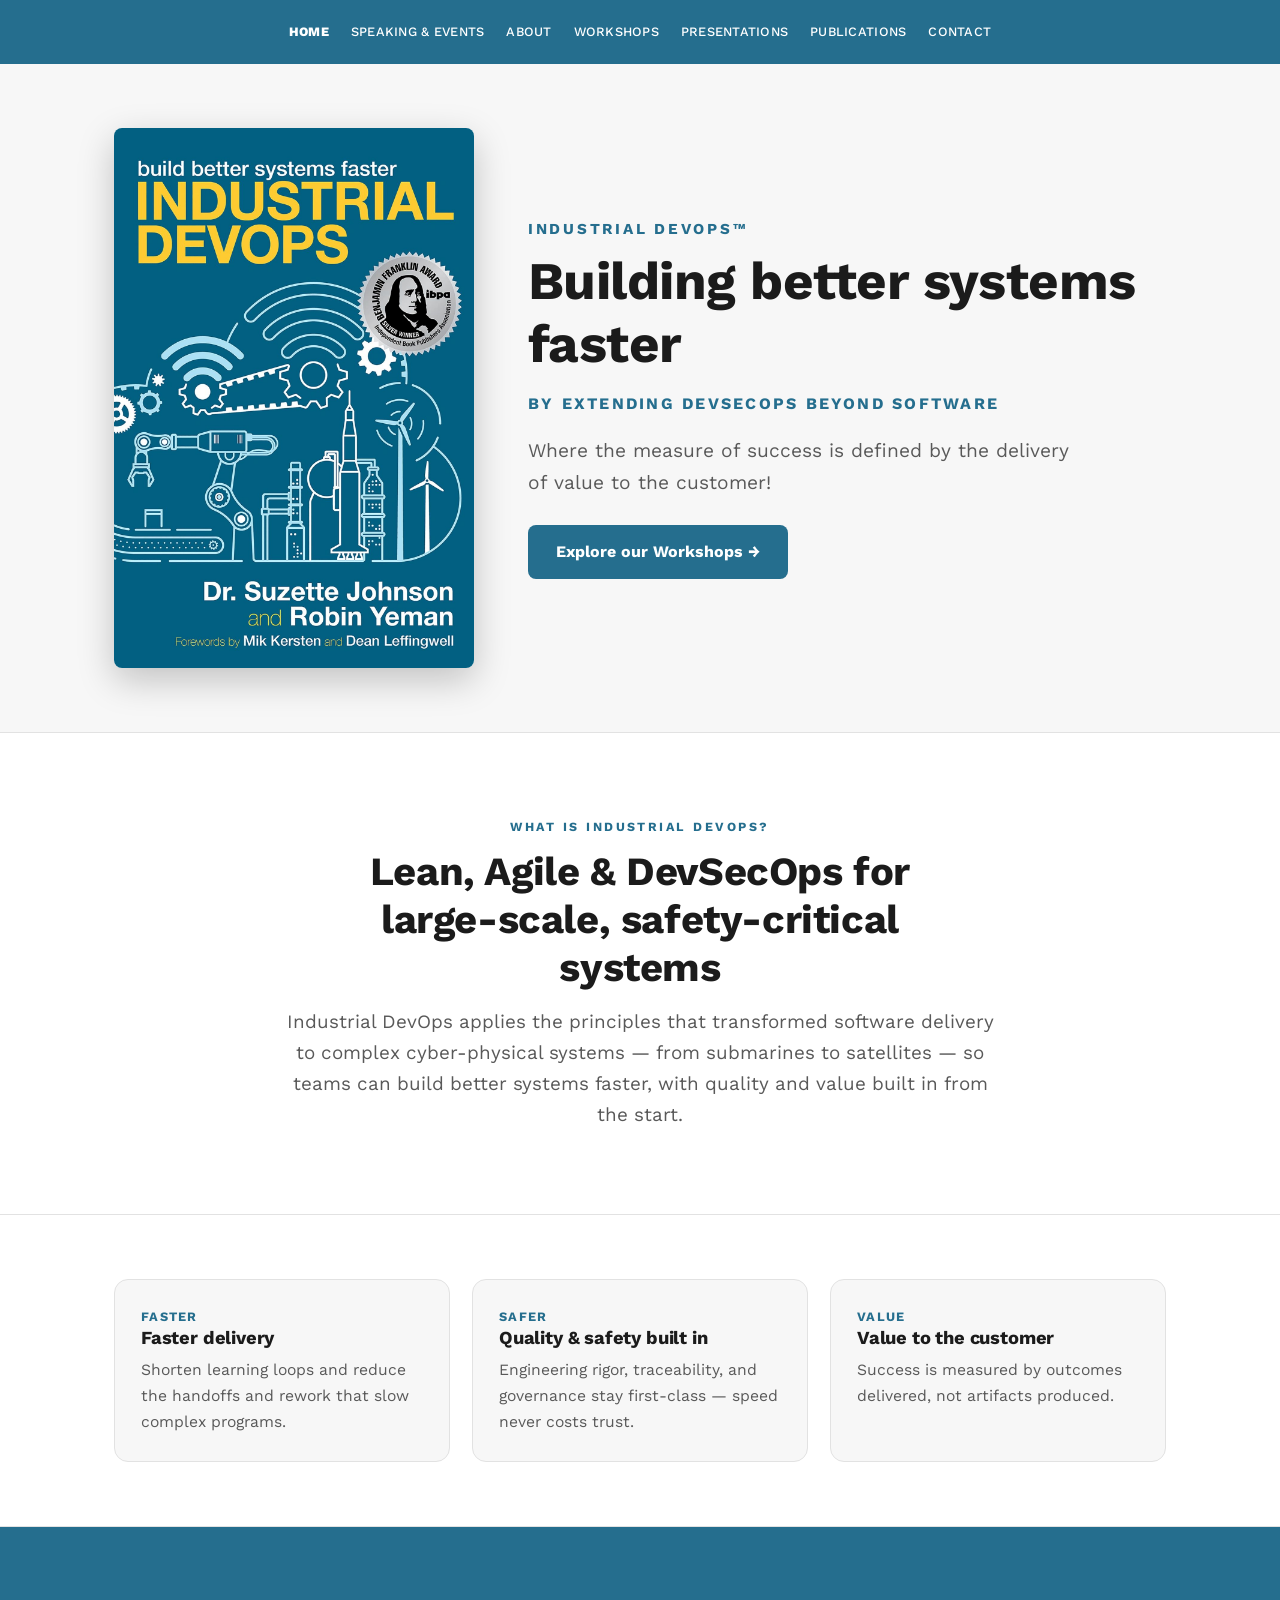
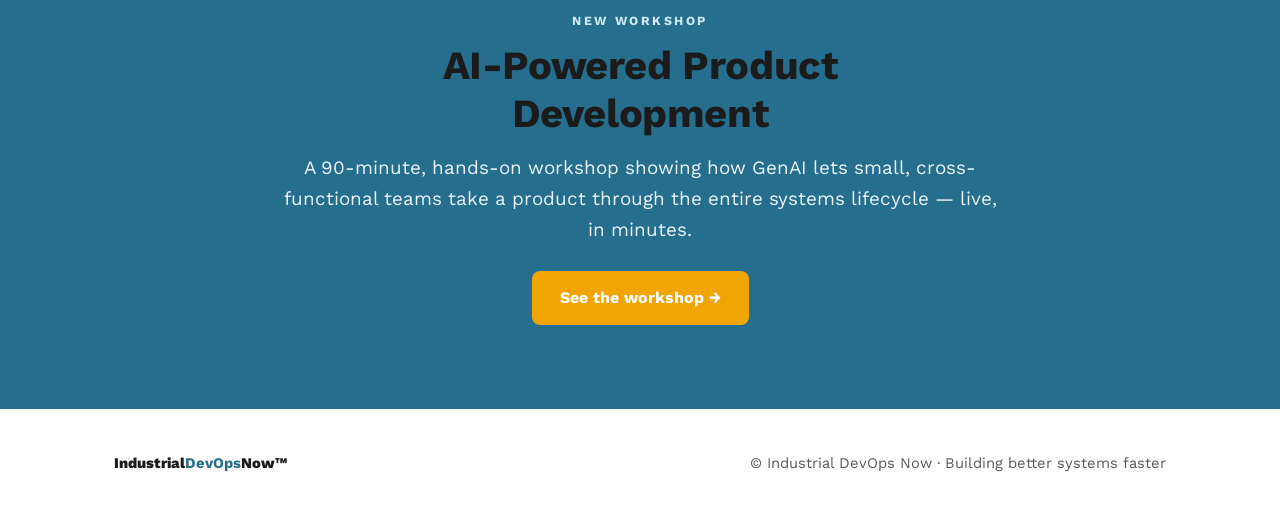
==== commit 532972f7: "Home hero button: 'Explore our Workshops' linking to workshops hub" ====
--- a/index.html
+++ b/index.html
@@ -25,7 +25,7 @@
       <h1>Building better systems faster</h1>
       <div class="tagsub">By extending DevSecOps beyond software</div>
       <p>Where the measure of success is defined by the delivery of value to the customer!</p>
-      <a class="btn teal" href="workshop.html">Explore the AI Workshop →</a>
+      <a class="btn teal" href="workshops.html">Explore our Workshops →</a>
     </div>
   </div>
 </div>
--- a/assets/style.css
+++ b/assets/style.css
@@ -18,16 +18,16 @@
 
 /* ---------- Header / nav (full-width teal band, centered white links) ---------- */
 header.nav{position:sticky;top:0;background:var(--teal);z-index:20}
-.nav .wrap{display:flex;align-items:center;justify-content:center;height:64px;position:relative}
+.nav .wrap{display:flex;align-items:center;justify-content:center;height:64px;position:relative;max-width:1300px}
 .brand{display:none}              /* original has no wordmark — centered links only */
-.nav nav{display:flex;flex-wrap:wrap;justify-content:center;gap:6px}
-.nav nav a{padding:0 22px;color:#fff;font-size:.98rem;font-weight:500;text-transform:uppercase;
-  letter-spacing:.06em}
+.nav nav{display:flex;flex-wrap:nowrap;justify-content:center;gap:0}
+.nav nav a{padding:0 11px;color:#fff;font-size:.8rem;font-weight:500;text-transform:uppercase;
+  letter-spacing:.02em;white-space:nowrap}
 .nav nav a:hover{color:#fff;text-decoration:none;opacity:.85}
 .nav nav a.active{font-weight:800;text-decoration:none}
 .nav .menu-btn{display:none;background:none;border:0;font-size:1.6rem;color:#fff;cursor:pointer;
   position:absolute;right:24px}
-@media(max-width:880px){
+@media(max-width:1080px){
   .nav .wrap{justify-content:flex-start}
   .nav nav{display:none;position:absolute;top:64px;left:0;right:0;background:var(--teal);
     flex-direction:column;align-items:center;padding:12px 24px;z-index:30}
@@ -42,8 +42,12 @@
 .hero .eyebrow{color:#cfe9f4;letter-spacing:.22em;font-size:.85rem}
 .hero h1{font-size:clamp(2.2rem,5.6vw,3.8rem);margin:16px auto 18px;max-width:18ch}
 .hero p.lead{font-size:1.28rem;color:#eaf4fa;max-width:60ch;margin-left:auto;margin-right:auto}
-.hero.small{padding:78px 0 70px}
-.hero.small h1{margin-bottom:10px}
+/* Inner-page header: light, no big colored block */
+.hero.small{background:#fff;color:var(--ink);padding:52px 0 38px;border-bottom:1px solid var(--line)}
+.hero.small .eyebrow{color:var(--teal)}
+.hero.small h1{color:var(--ink);margin-bottom:10px}
+.hero.small p.lead{color:var(--ink-soft)}
+.hero.small .chip{background:var(--panel);border:1px solid var(--line);color:var(--ink-soft)}
 .meta-row{display:flex;flex-wrap:wrap;gap:12px;margin:30px auto 32px;justify-content:center}
 .chip{background:rgba(255,255,255,.13);border:1px solid rgba(255,255,255,.25);
   padding:8px 16px;border-radius:999px;font-size:.9rem;font-weight:600}
@@ -81,6 +85,8 @@
   padding:14px 28px;border-radius:8px;font-size:1rem;border:0;cursor:pointer}
 .btn:hover{background:#ffb920;text-decoration:none}
 .btn.ghost{background:transparent;border:1px solid rgba(255,255,255,.45);color:#fff;margin-left:10px}
+.btn.outline{background:#fff;border:1px solid var(--teal);color:var(--teal);margin-left:10px}
+.btn.outline:hover{background:var(--panel)}
 .btn.teal{background:var(--teal);color:#fff}
 .btn.teal:hover{background:var(--teal-dark)}
 
@@ -128,7 +134,16 @@
 .event .date small{display:block;color:var(--ink-soft);font-weight:500}
 .event h3{font-size:1.12rem;margin-bottom:4px}
 .event .place{color:var(--ink-soft);font-size:.95rem}
+.event .badge{display:inline-block;background:var(--teal);color:#fff;font-size:.72rem;font-weight:700;
+  letter-spacing:.08em;text-transform:uppercase;padding:3px 10px;border-radius:999px;margin-bottom:8px}
 @media(max-width:560px){.event{grid-template-columns:1fr;gap:6px}}
+
+/* ---------- Publications list ---------- */
+.publist{list-style:none}
+.publist li{padding:18px 0;border-top:1px solid var(--line)}
+.publist li:first-child{border-top:none}
+.publist .ptitle{font-weight:700;font-size:1.05rem;line-height:1.35}
+.publist .pmeta{color:var(--ink-soft);font-size:.92rem;margin-top:3px}
 
 /* ---------- Forms ---------- */
 form.contact{max-width:560px}
